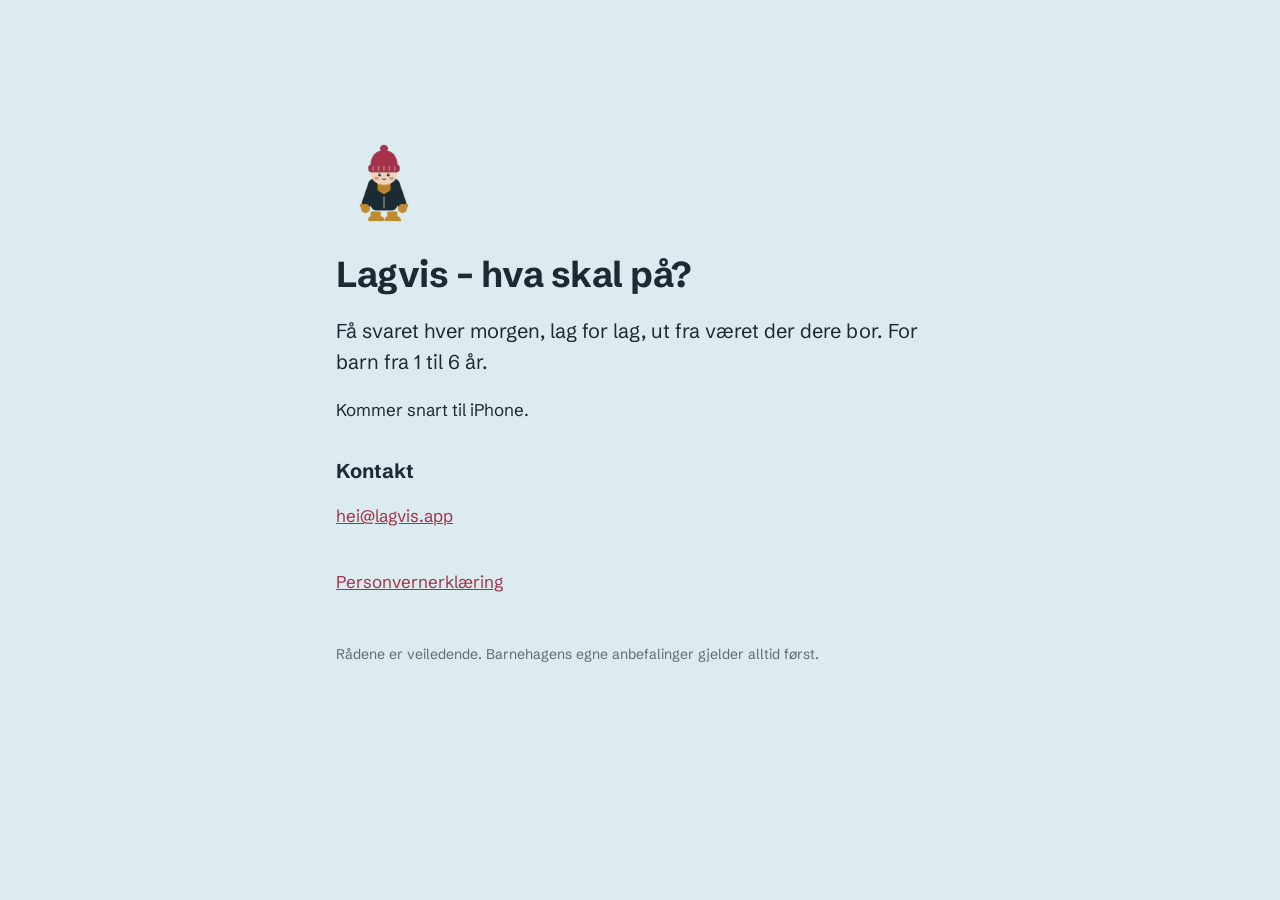
==== index.html @ 5365b8b4 "Update site from app repo 52cf7ca" ====
<!doctype html>
<html lang="nb">
<head>
<meta charset="utf-8">
<meta name="viewport" content="width=device-width, initial-scale=1">
<title>Lagvis – hva skal på?</title>
<link rel="icon" href="/icon.png">
<link rel="apple-touch-icon" href="/icon.png">
<link rel="stylesheet" href="/style.css">
</head>
<body class="home">
<main>
<img class="icon" src="/icon.png" alt="">
<h1>Lagvis – hva skal på?</h1>
<p class="lead">Få svaret hver morgen, lag for lag, ut fra været der dere bor. For barn fra 1 til 6 år.</p>
<p>Kommer snart til iPhone.</p>
<h2>Kontakt</h2>
<p><a href="mailto:hei@lagvis.app">hei@lagvis.app</a></p>
<nav><a href="/personvern/">Personvernerklæring</a></nav>
<footer>Rådene er veiledende. Barnehagens egne anbefalinger gjelder alltid først.</footer>
</main>
</body>
</html>
---- style.css ----
@font-face { font-family: "Schibsted Grotesk"; font-weight: 400; src: url("/fonts/regular.ttf") format("truetype"); font-display: swap; }
@font-face { font-family: "Schibsted Grotesk"; font-weight: 500; src: url("/fonts/medium.ttf") format("truetype"); font-display: swap; }
@font-face { font-family: "Schibsted Grotesk"; font-weight: 700; src: url("/fonts/bold.ttf") format("truetype"); font-display: swap; }
:root { --himmel: #DCEBF0; --dyp: #1B2A33; --baer: #A3324A; --ull: #C08A2E; --sno: #FAFCFC; --skifer: #EDF3F4; }
* { box-sizing: border-box; }
body { margin: 0; background: var(--sno); color: var(--dyp); font-family: "Schibsted Grotesk", system-ui, sans-serif; font-size: 17px; line-height: 1.55; }
main { max-width: 640px; margin: 0 auto; padding: 48px 16px 64px; }
a { color: var(--baer); }
h1 { font-size: 36px; line-height: 1.1; letter-spacing: -0.5px; margin: 0 0 16px; }
h2 { font-size: 20px; margin: 32px 0 4px; }
.home { background: var(--himmel); min-height: 100vh; }
.home main { padding-top: 15vh; }
.icon { width: 96px; height: 96px; border-radius: 22px; display: block; margin-bottom: 24px; }
.lead { font-size: 20px; }
.meta { font-size: 14px; opacity: 0.65; margin: 0; }
.draft { font-size: 14px; color: var(--ull); font-weight: 500; margin: 4px 0 0; }
nav { margin-top: 40px; display: flex; gap: 24px; flex-wrap: wrap; }
footer { margin-top: 48px; font-size: 14px; opacity: 0.65; }
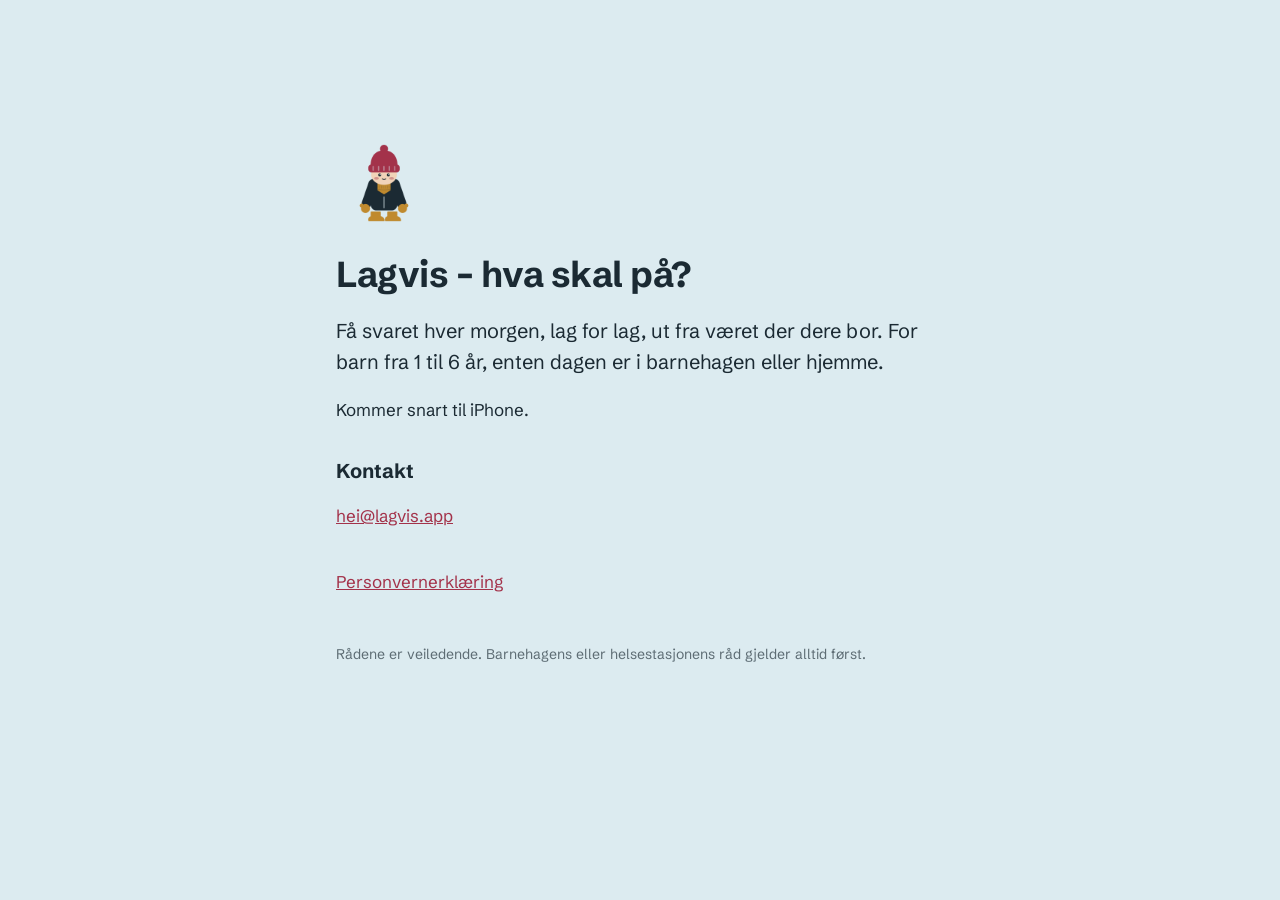
==== commit 9cb97c2e: "Update site from app repo 8ae539a" ====
--- a/index.html
+++ b/index.html
@@ -12,12 +12,12 @@
 <main>
 <img class="icon" src="/icon.png" alt="">
 <h1>Lagvis – hva skal på?</h1>
-<p class="lead">Få svaret hver morgen, lag for lag, ut fra været der dere bor. For barn fra 1 til 6 år.</p>
+<p class="lead">Få svaret hver morgen, lag for lag, ut fra været der dere bor. For barn fra 1 til 6 år, enten dagen er i barnehagen eller hjemme.</p>
 <p>Kommer snart til iPhone.</p>
 <h2>Kontakt</h2>
 <p><a href="mailto:hei@lagvis.app">hei@lagvis.app</a></p>
 <nav><a href="/personvern/">Personvernerklæring</a></nav>
-<footer>Rådene er veiledende. Barnehagens egne anbefalinger gjelder alltid først.</footer>
+<footer>Rådene er veiledende. Barnehagens eller helsestasjonens råd gjelder alltid først.</footer>
 </main>
 </body>
 </html>
--- a/style.css
+++ b/style.css
@@ -13,6 +13,5 @@
 .icon { width: 96px; height: 96px; border-radius: 22px; display: block; margin-bottom: 24px; }
 .lead { font-size: 20px; }
 .meta { font-size: 14px; opacity: 0.65; margin: 0; }
-.draft { font-size: 14px; color: var(--ull); font-weight: 500; margin: 4px 0 0; }
 nav { margin-top: 40px; display: flex; gap: 24px; flex-wrap: wrap; }
 footer { margin-top: 48px; font-size: 14px; opacity: 0.65; }
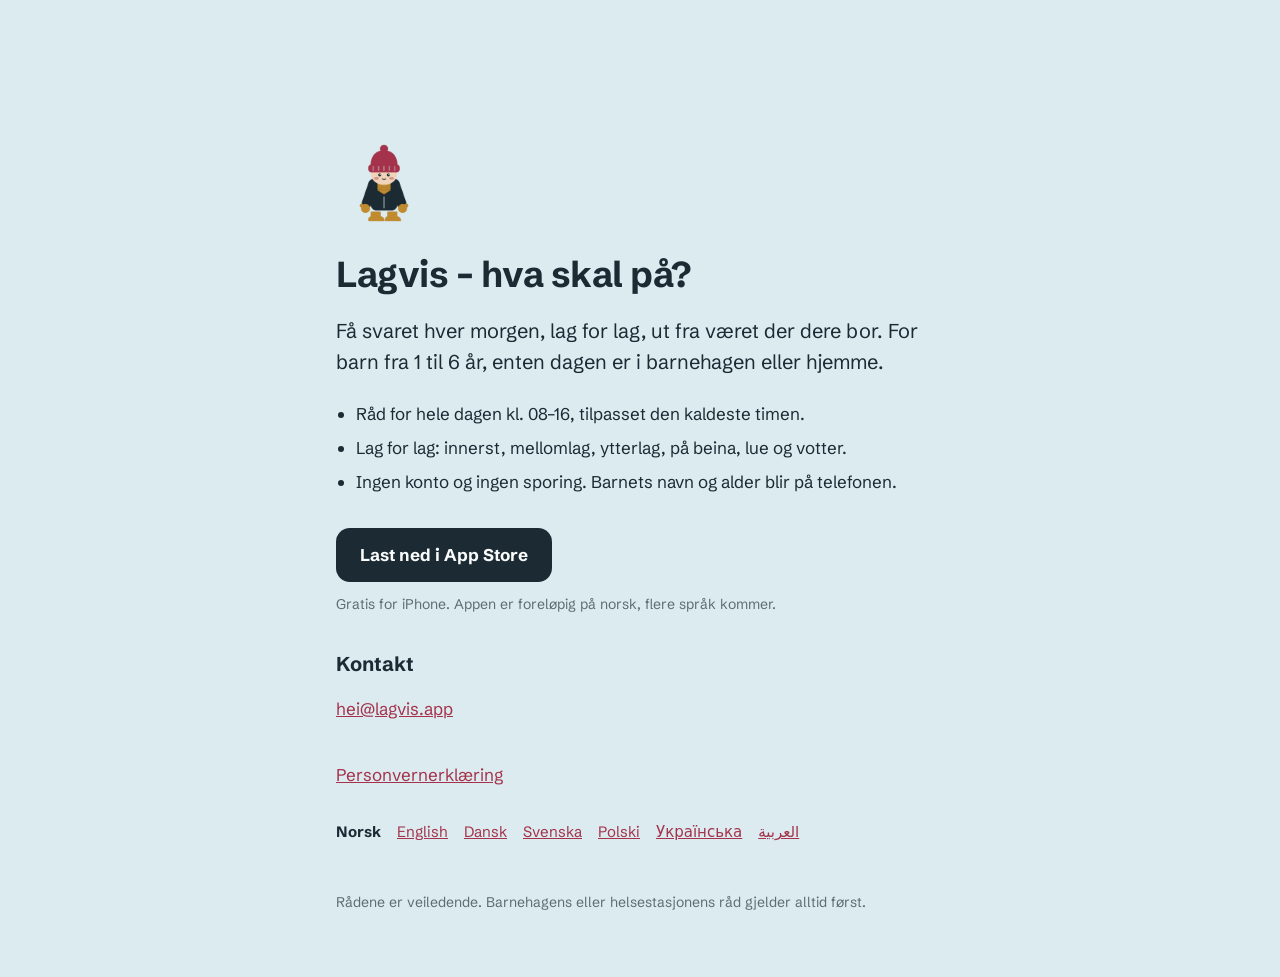
==== commit 4f2a5337: "Update site from app repo c6031da" ====
--- a/index.html
+++ b/index.html
@@ -1,9 +1,19 @@
 <!doctype html>
-<html lang="nb">
+<html lang="nb" dir="ltr">
 <head>
 <meta charset="utf-8">
 <meta name="viewport" content="width=device-width, initial-scale=1">
 <title>Lagvis – hva skal på?</title>
+<meta name="description" content="Få svaret hver morgen, lag for lag, ut fra været der dere bor. For barn fra 1 til 6 år, enten dagen er i barnehagen eller hjemme.">
+<link rel="canonical" href="https://lagvis.app/">
+<link rel="alternate" hreflang="nb" href="https://lagvis.app/">
+<link rel="alternate" hreflang="en" href="https://lagvis.app/en/">
+<link rel="alternate" hreflang="da" href="https://lagvis.app/da/">
+<link rel="alternate" hreflang="sv" href="https://lagvis.app/sv/">
+<link rel="alternate" hreflang="pl" href="https://lagvis.app/pl/">
+<link rel="alternate" hreflang="uk" href="https://lagvis.app/uk/">
+<link rel="alternate" hreflang="ar" href="https://lagvis.app/ar/">
+<link rel="alternate" hreflang="x-default" href="https://lagvis.app/">
 <link rel="icon" href="/icon.png">
 <link rel="apple-touch-icon" href="/icon.png">
 <link rel="stylesheet" href="/style.css">
@@ -13,10 +23,25 @@
 <img class="icon" src="/icon.png" alt="">
 <h1>Lagvis – hva skal på?</h1>
 <p class="lead">Få svaret hver morgen, lag for lag, ut fra været der dere bor. For barn fra 1 til 6 år, enten dagen er i barnehagen eller hjemme.</p>
-<p>Kommer snart til iPhone.</p>
+<ul class="features">
+<li>Råd for hele dagen kl. 08–16, tilpasset den kaldeste timen.</li>
+<li>Lag for lag: innerst, mellomlag, ytterlag, på beina, lue og votter.</li>
+<li>Ingen konto og ingen sporing. Barnets navn og alder blir på telefonen.</li>
+</ul>
+<a class="button" href="https://apps.apple.com/no/app/lagvis-hva-skal-p%C3%A5/id6825461116">Last ned i App Store</a>
+<p class="meta">Gratis for iPhone. Appen er foreløpig på norsk, flere språk kommer.</p>
 <h2>Kontakt</h2>
 <p><a href="mailto:hei@lagvis.app">hei@lagvis.app</a></p>
-<nav><a href="/personvern/">Personvernerklæring</a></nav>
+<nav><a href="/personvern/" lang="nb">Personvernerklæring</a></nav>
+<nav class="langs" aria-label="Språk">
+<a href="/" lang="nb" aria-current="page">Norsk</a>
+<a href="/en/" lang="en" hreflang="en">English</a>
+<a href="/da/" lang="da" hreflang="da">Dansk</a>
+<a href="/sv/" lang="sv" hreflang="sv">Svenska</a>
+<a href="/pl/" lang="pl" hreflang="pl">Polski</a>
+<a href="/uk/" lang="uk" hreflang="uk">Українська</a>
+<a href="/ar/" lang="ar" hreflang="ar">العربية</a>
+</nav>
 <footer>Rådene er veiledende. Barnehagens eller helsestasjonens råd gjelder alltid først.</footer>
 </main>
 </body>
--- a/style.css
+++ b/style.css
@@ -14,4 +14,9 @@
 .lead { font-size: 20px; }
 .meta { font-size: 14px; opacity: 0.65; margin: 0; }
 nav { margin-top: 40px; display: flex; gap: 24px; flex-wrap: wrap; }
+.button { display: inline-block; background: var(--dyp); color: var(--sno); text-decoration: none; font-weight: 700; padding: 14px 24px; border-radius: 14px; margin: 8px 0 12px; }
+.features { padding-inline-start: 20px; margin: 24px 0; }
+.features li { margin-bottom: 8px; }
+.langs { margin-top: 32px; font-size: 15px; gap: 8px 16px; }
+.langs a[aria-current] { color: var(--dyp); font-weight: 700; text-decoration: none; }
 footer { margin-top: 48px; font-size: 14px; opacity: 0.65; }
